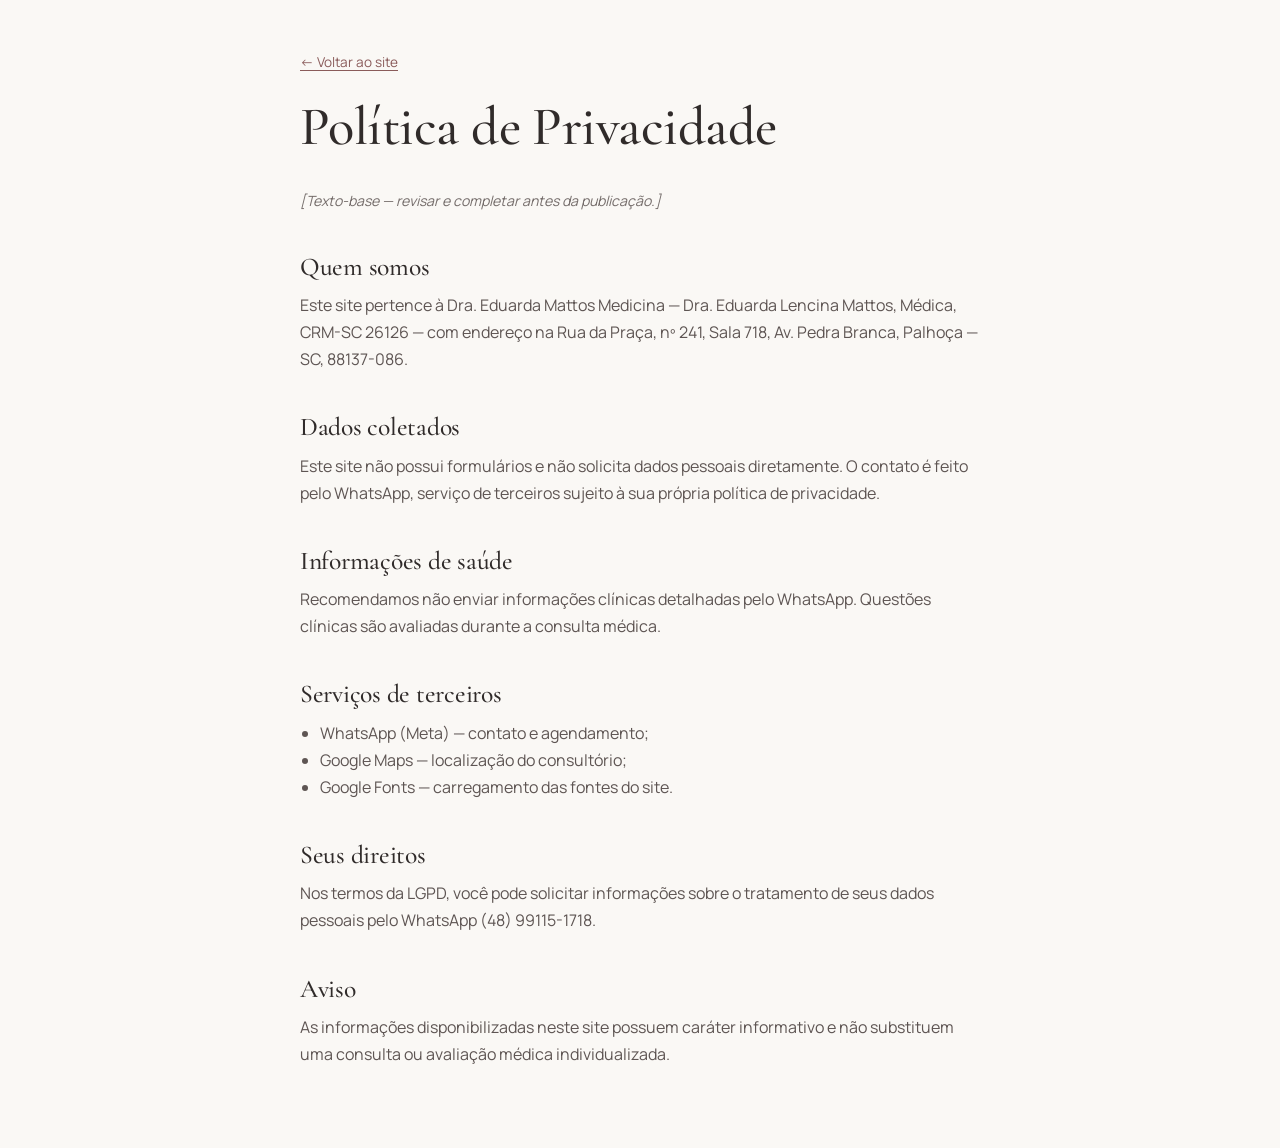
==== politica-de-privacidade.html @ 5bb87d9c "Landing page Dra. Eduarda Lencina Mattos" ====
<!doctype html>
<html lang="pt-BR">
<head>
  <meta charset="utf-8">
  <meta name="viewport" content="width=device-width, initial-scale=1, viewport-fit=cover">
  <title>Política de Privacidade | Dra. Eduarda Mattos Medicina</title>
  <meta name="robots" content="noindex, follow">
  <link rel="preconnect" href="https://fonts.googleapis.com">
  <link rel="preconnect" href="https://fonts.gstatic.com" crossorigin>
  <link rel="stylesheet" href="https://fonts.googleapis.com/css2?family=Cormorant+Garamond:ital,wght@0,500;1,500&family=Manrope:wght@400;600&display=swap">
  <link rel="stylesheet" href="css/styles.css">
  <style>
    body { padding-bottom: 0; }
    .policy { max-width: 760px; padding-block: 3rem 5rem; }
    .policy h1 { font-size: clamp(2.2rem, 1.6rem + 3vw, 3.4rem); margin: 1.5rem 0 2rem; }
    .policy h2 { font-size: 1.6rem; margin: 2.5rem 0 .75rem; }
    .policy p, .policy li { color: var(--ink-soft); }
    .policy ul { list-style: disc; padding-left: 1.25rem; }
    .policy .back { font-size: .85rem; color: var(--rose-deep); text-underline-offset: 3px; }
  </style>
</head>
<body>
  <main class="container policy">
    <a class="back" href="index.html">← Voltar ao site</a>
    <h1>Política de Privacidade</h1>

    <!-- PLACEHOLDER: texto-base. Revisar com assessoria jurídica antes de publicar (LGPD — Lei nº 13.709/2018). -->
    <p class="is-placeholder">[Texto-base — revisar e completar antes da publicação.]</p>

    <h2>Quem somos</h2>
    <p>Este site pertence à Dra. Eduarda Mattos Medicina — Dra. Eduarda Lencina Mattos, Médica, CRM-SC 26126 — com endereço na Rua da Praça, nº 241, Sala 718, Av. Pedra Branca, Palhoça — SC, 88137-086.</p>

    <h2>Dados coletados</h2>
    <p>Este site não possui formulários e não solicita dados pessoais diretamente. O contato é feito pelo WhatsApp, serviço de terceiros sujeito à sua própria política de privacidade.</p>

    <h2>Informações de saúde</h2>
    <p>Recomendamos não enviar informações clínicas detalhadas pelo WhatsApp. Questões clínicas são avaliadas durante a consulta médica.</p>

    <h2>Serviços de terceiros</h2>
    <ul>
      <li>WhatsApp (Meta) — contato e agendamento;</li>
      <li>Google Maps — localização do consultório;</li>
      <li>Google Fonts — carregamento das fontes do site.</li>
    </ul>

    <h2>Seus direitos</h2>
    <p>Nos termos da LGPD, você pode solicitar informações sobre o tratamento de seus dados pessoais pelo WhatsApp (48) 99115-1718.</p>

    <h2>Aviso</h2>
    <p>As informações disponibilizadas neste site possuem caráter informativo e não substituem uma consulta ou avaliação médica individualizada.</p>
  </main>
</body>
</html>
---- css/styles.css ----
/* =========================================================
   Dra. Eduarda Mattos Medicina — estilos (mobile-first)
   ========================================================= */

:root {
  /* Paleta */
  --bg: #FAF8F5;
  --bg-alt: #F4EEEA;
  --nude: #D8B8B5;
  --nude-soft: #EEDFDB;
  --rose: #A97978;
  --rose-deep: #8A5B5A;      /* versão acessível do rosa queimado p/ texto e botões */
  --rose-deeper: #74494A;
  --gold: #C8A97E;
  --ink: #302B2A;
  --ink-soft: #5E5553;
  --white: #FFFFFF;
  --line: rgba(48, 43, 42, .14);

  /* Tipografia */
  --font-serif: "Cormorant Garamond", "Cormorant", Georgia, "Times New Roman", serif;
  --font-sans: "Manrope", system-ui, -apple-system, "Segoe UI", Roboto, sans-serif;

  --fs-h1: clamp(2.45rem, 1.5rem + 4.2vw, 4.5rem);
  --fs-h2: clamp(2.05rem, 1.45rem + 2.5vw, 3.35rem);
  --fs-h3: clamp(1.45rem, 1.3rem + .5vw, 1.7rem);

  /* Espaçamento */
  --gutter: clamp(1.25rem, 4vw, 2.5rem);
  --section-y: clamp(4.5rem, 3rem + 7vw, 8.5rem);
  --header-h: 68px;

  --radius: 4px;
  --ease: cubic-bezier(.22, .61, .36, 1);
}

@media (min-width: 960px) {
  :root { --header-h: 84px; }
}

/* ---------- Reset leve ---------- */
*, *::before, *::after { box-sizing: border-box; }
html { -webkit-text-size-adjust: 100%; scroll-behavior: smooth; scroll-padding-top: calc(var(--header-h) + 12px); }
body {
  margin: 0;
  background: var(--bg);
  color: var(--ink);
  font-family: var(--font-sans);
  font-size: 1rem;
  line-height: 1.7;
  -webkit-font-smoothing: antialiased;
  text-rendering: optimizeLegibility;
  padding-bottom: calc(64px + env(safe-area-inset-bottom)); /* espaço da barra de WhatsApp (mobile) */
}
img { display: block; max-width: 100%; height: auto; }
[hidden] { display: none !important; }
a { color: inherit; }
ul, ol { margin: 0; padding: 0; list-style: none; }
h1, h2, h3, p, figure, blockquote, dl, dd { margin: 0; }
address { font-style: normal; }
button { font: inherit; color: inherit; }

h1, h2 {
  font-family: var(--font-serif);
  font-weight: 500;
  line-height: 1.06;
  letter-spacing: -.01em;
  text-wrap: balance;
}
h1 { font-size: var(--fs-h1); }
h2 { font-size: var(--fs-h2); }
h3 {
  font-family: var(--font-serif);
  font-weight: 600;
  font-size: var(--fs-h3);
  line-height: 1.2;
}
h1 em, h2 em { font-style: italic; color: var(--rose-deep); }
p { text-wrap: pretty; }

:focus-visible {
  outline: 2px solid var(--rose-deep);
  outline-offset: 3px;
  border-radius: 2px;
}

.skip-link {
  position: absolute; left: 1rem; top: -100px; z-index: 200;
  background: var(--ink); color: var(--white);
  padding: .75rem 1.1rem; border-radius: var(--radius);
  text-decoration: none; font-weight: 600;
}
.skip-link:focus { top: 1rem; }

.container {
  width: 100%;
  max-width: 1240px;
  margin-inline: auto;
  padding-inline: var(--gutter);
}

.icon { width: 1.15em; height: 1.15em; flex: none; }

/* ---------- Elementos editoriais ---------- */
.eyebrow {
  font-size: .75rem;
  font-weight: 600;
  letter-spacing: .2em;
  text-transform: uppercase;
  color: var(--rose-deep);
  margin-bottom: 1.1rem;
  display: flex; align-items: center; gap: .85rem;
}
.eyebrow::before {
  content: "";
  width: 28px; height: 1px;
  background: var(--gold);
}

.gold-line {
  display: block;
  width: 56px; height: 1px;
  background: var(--gold);
}
.gold-line--center { margin-inline: auto; }

.section { padding-block: var(--section-y); }
.section-head { margin-bottom: clamp(2.5rem, 2rem + 3vw, 4.5rem); max-width: 760px; }
.section-head--center { margin-inline: auto; text-align: center; }
.section-head--center .eyebrow { justify-content: center; }
.section-head--center .eyebrow::after { content: ""; width: 28px; height: 1px; background: var(--gold); }
.section-head--split { display: grid; gap: 1.25rem; max-width: none; }
.section-intro { color: var(--ink-soft); font-size: 1.05rem; max-width: 460px; }

@media (min-width: 960px) {
  .section-head--split {
    grid-template-columns: 1.15fr 1fr;
    align-items: end;
    gap: 4rem;
  }
  .section-head--split .section-intro { justify-self: end; padding-bottom: .5rem; }
}

.section-cta { margin-top: clamp(2.5rem, 2rem + 2vw, 3.5rem); }

/* ---------- Botões ---------- */
.btn {
  display: inline-flex; align-items: center; justify-content: center; gap: .65rem;
  min-height: 52px;
  padding: .9rem 1.75rem;
  border: 1px solid transparent;
  border-radius: 999px;
  font-family: var(--font-sans);
  font-size: .78rem;
  font-weight: 600;
  letter-spacing: .14em;
  line-height: 1.2;
  text-transform: uppercase;
  text-decoration: none;
  text-align: center;
  cursor: pointer;
  transition: background-color .35s var(--ease), color .35s var(--ease), border-color .35s var(--ease), transform .35s var(--ease), box-shadow .35s var(--ease);
  -webkit-tap-highlight-color: transparent;
}
.btn span[aria-hidden] { transition: transform .35s var(--ease); }
.btn:hover span[aria-hidden] { transform: translateX(4px); }

.btn--primary { background: var(--rose-deep); color: var(--white); }
.btn--primary:hover { background: var(--rose-deeper); box-shadow: 0 10px 28px -14px rgba(116, 73, 74, .7); }

.btn--outline { border-color: var(--ink); color: var(--ink); background: transparent; }
.btn--outline:hover { background: var(--ink); color: var(--bg); }

.btn--light { background: var(--bg); color: var(--ink); }
.btn--light:hover { background: var(--nude); }

.btn--sm { min-height: 44px; padding: .65rem 1.3rem; font-size: .72rem; }
.btn--lg { min-height: 58px; padding: 1rem 2.1rem; }
.btn--block { width: 100%; }

/* ---------- Fotos + placeholders ---------- */
/* Enquanto a foto real não existir, o <img> se esconde (onerror) e o placeholder aparece. */
.photo {
  position: relative;
  overflow: hidden;
  background:
    radial-gradient(120% 80% at 30% 20%, rgba(255,255,255,.55), transparent 60%),
    linear-gradient(160deg, #F1E5E1 0%, #E4CFCB 100%);
}
.photo::before {
  content: "EM";
  position: absolute; inset: 0;
  display: grid; place-items: center;
  font-family: var(--font-serif);
  font-style: italic;
  font-size: clamp(3.5rem, 8vw, 6rem);
  color: rgba(138, 91, 90, .28);
  letter-spacing: .04em;
}
.photo::after {
  content: attr(data-placeholder);
  position: absolute; left: 50%; bottom: 1.25rem;
  transform: translateX(-50%);
  white-space: nowrap;
  font-size: .66rem; font-weight: 600;
  letter-spacing: .18em; text-transform: uppercase;
  color: var(--rose-deep);
  opacity: .75;
}
.photo img {
  position: absolute; inset: 0; z-index: 1;
  width: 100%; height: 100%;
  object-fit: cover;
}

/* =========================================================
   HEADER
   ========================================================= */
.site-header {
  position: fixed; inset: 0 0 auto; z-index: 100;
  height: var(--header-h);
  background: rgba(250, 248, 245, 0);
  transition: background-color .4s var(--ease), box-shadow .4s var(--ease), backdrop-filter .4s var(--ease);
}
.site-header.is-scrolled,
.site-header.menu-open {
  background: rgba(250, 248, 245, .94);
  -webkit-backdrop-filter: saturate(1.2) blur(10px);
  backdrop-filter: saturate(1.2) blur(10px);
  box-shadow: 0 1px 0 rgba(48, 43, 42, .06), 0 10px 30px -22px rgba(48, 43, 42, .35);
}
.header-inner {
  height: 100%;
  display: flex; align-items: center; justify-content: space-between; gap: 1.5rem;
}

.logo {
  display: inline-flex; flex-direction: column;
  text-decoration: none; line-height: 1;
}
.logo-name {
  font-family: var(--font-serif);
  font-size: 1.42rem;
  font-weight: 500;
  letter-spacing: .005em;
}
.logo-tag {
  display: flex; align-items: center; gap: .5rem;
  margin-top: .35rem;
  font-size: .6rem; font-weight: 600;
  letter-spacing: .46em;
  text-transform: uppercase;
  color: var(--rose-deep);
}
.logo-tag::before { content: ""; width: 18px; height: 1px; background: var(--gold); }

.nav, .header-cta { display: none; }

.menu-toggle {
  position: relative;
  width: 48px; height: 48px;
  margin-right: -10px;
  background: none; border: 0; cursor: pointer;
  -webkit-tap-highlight-color: transparent;
}
.menu-toggle span {
  position: absolute; left: 13px; right: 13px; height: 1.5px;
  background: var(--ink); border-radius: 2px;
  transition: transform .35s var(--ease), top .35s var(--ease);
}
.menu-toggle span:first-child { top: 19px; }
.menu-toggle span:last-child { top: 28px; }
.menu-toggle[aria-expanded="true"] span:first-child { top: 23.5px; transform: rotate(45deg); }
.menu-toggle[aria-expanded="true"] span:last-child { top: 23.5px; transform: rotate(-45deg); }

.mobile-menu {
  position: fixed; inset: var(--header-h) 0 0; z-index: 95; /* acima da barra de WhatsApp */
  background: var(--bg);
  padding: 2rem var(--gutter) calc(2rem + env(safe-area-inset-bottom));
  display: flex; flex-direction: column;
  overflow-y: auto;
  opacity: 0; transform: translateY(-8px);
  transition: opacity .35s var(--ease), transform .35s var(--ease);
}
.mobile-menu.is-open { opacity: 1; transform: none; }
.mobile-menu[hidden] { display: none; }
.mobile-menu ul { margin-bottom: 2rem; }
.mobile-menu li { border-bottom: 1px solid var(--line); }
.mobile-menu li a {
  display: block;
  padding: 1.05rem 0;
  font-family: var(--font-serif);
  font-size: 1.9rem;
  line-height: 1.1;
  text-decoration: none;
}
.mobile-menu-meta {
  margin-top: auto; padding-top: 2rem;
  font-size: .82rem; color: var(--ink-soft); text-align: center;
}
body.no-scroll { overflow: hidden; }

@media (min-width: 960px) {
  .nav, .header-cta { display: inline-flex; }
  .menu-toggle, .mobile-menu { display: none !important; }
  .logo-name { font-size: 1.6rem; }
  .nav-list { display: flex; gap: clamp(1.5rem, 2.6vw, 2.6rem); }
  .nav-list a {
    position: relative;
    font-size: .86rem; font-weight: 500;
    text-decoration: none;
    padding-block: .5rem;
  }
  .nav-list a::after {
    content: "";
    position: absolute; left: 0; right: 0; bottom: 0; height: 1px;
    background: var(--gold);
    transform: scaleX(0); transform-origin: left;
    transition: transform .4s var(--ease);
  }
  .nav-list a:hover::after, .nav-list a.is-active::after { transform: scaleX(1); }
}

/* =========================================================
   HERO
   ========================================================= */
.hero {
  position: relative;
  padding-top: calc(var(--header-h) + clamp(2rem, 5vw, 3.5rem));
  padding-bottom: clamp(3.5rem, 7vw, 6rem);
  overflow: hidden;
}
.hero::before { /* forma nude suave de fundo */
  content: "";
  position: absolute; z-index: -1;
  right: -30%; top: 42%;
  width: 120vw; height: 120vw;
  border-radius: 50%;
  background: radial-gradient(closest-side, rgba(216, 184, 181, .38), rgba(216, 184, 181, 0));
}
.hero-grid { display: grid; gap: 3rem; }

.hero-kicker { display: flex; flex-direction: column; gap: .3rem; margin-bottom: 1.25rem; }
.kicker-name {
  font-size: .76rem; font-weight: 600;
  letter-spacing: .22em; text-transform: uppercase;
}
.kicker-meta { font-size: .86rem; color: var(--ink-soft); }
.hero .gold-line { margin-bottom: 1.75rem; }
.hero h1 { margin-bottom: 1.5rem; }
.hero-lead {
  font-size: clamp(1.05rem, 1rem + .3vw, 1.2rem);
  color: var(--ink-soft);
  max-width: 520px;
  margin-bottom: 2.25rem;
}
.hero-actions { display: flex; flex-direction: column; align-items: flex-start; gap: .9rem; }
.hero-note {
  font-size: .8rem; color: var(--ink-soft);
  display: flex; align-items: center; gap: .55rem;
}
.hero-note::before { content: ""; width: 6px; height: 6px; border-radius: 50%; background: var(--gold); }

.hero-media { position: relative; max-width: 460px; width: 88%; margin-inline: auto; }
.photo--arch { aspect-ratio: 4 / 5; border-radius: 999px 999px var(--radius) var(--radius); }
.hero-frame {
  position: absolute; inset: 18px -18px -18px 18px;
  border: 1px solid var(--gold);
  border-radius: 999px 999px var(--radius) var(--radius);
  opacity: .7;
}

@media (max-width: 559px) {
  .hero-actions .btn { width: 100%; }
  .hero-actions { align-items: stretch; }
  .hero-note { justify-content: center; }
}

@media (min-width: 960px) {
  .hero {
    min-height: min(100svh, 940px);
    display: flex; align-items: center;
    padding-bottom: 5rem;
  }
  .hero::before { right: -18%; top: -10%; width: 62vw; height: 62vw; }
  .hero-grid { grid-template-columns: 55fr 45fr; align-items: center; gap: clamp(3rem, 5vw, 5.5rem); }
  .hero-media { width: 100%; margin-right: 18px; }
  .hero h1 { max-width: 640px; }
}

/* =========================================================
   SOBRE
   ========================================================= */
.about { background: var(--white); }
.about-grid { display: grid; gap: 3.5rem; }
.about-media { position: relative; max-width: 480px; }
.photo--portrait { aspect-ratio: 4 / 5; border-radius: var(--radius); }
.about-media::before { /* bloco nude deslocado */
  content: "";
  position: absolute; z-index: 0;
  left: -14px; top: -14px;
  width: 58%; height: 62%;
  background: var(--nude-soft);
}
.about-media .photo { z-index: 1; }
.about-badge {
  position: relative; z-index: 2;
  margin: -2.5rem 1.25rem 0 auto;
  width: fit-content; max-width: 88%;
  background: var(--bg);
  padding: 1.1rem 1.4rem;
  border-left: 1px solid var(--gold);
  box-shadow: 0 18px 40px -28px rgba(48, 43, 42, .45);
  display: flex; flex-direction: column;
}
.about-badge-name { font-family: var(--font-serif); font-size: 1.25rem; font-weight: 600; line-height: 1.2; }
.about-badge-meta { font-size: .8rem; color: var(--ink-soft); }

.about-content h2 { margin-bottom: 1.75rem; }
.prose p { color: var(--ink-soft); }
.prose p + p { margin-top: 1.1rem; }
.pull-quote {
  margin: 2rem 0 2.25rem;
  padding-left: 1.25rem;
  border-left: 1px solid var(--gold);
  font-family: var(--font-serif);
  font-style: italic;
  font-size: clamp(1.4rem, 1.2rem + .8vw, 1.75rem);
  line-height: 1.3;
  color: var(--ink);
}

@media (min-width: 960px) {
  .about-grid { grid-template-columns: 5fr 6fr; gap: clamp(4rem, 7vw, 7rem); align-items: center; }
  .about-media::before { left: -28px; top: -28px; }
}

/* =========================================================
   ATENDIMENTO
   ========================================================= */
.services-list { display: grid; gap: 0; counter-reset: s; }
.service {
  position: relative;
  padding: 1.75rem 0 1.9rem;
  border-top: 1px solid var(--line);
  display: grid;
  grid-template-columns: 2.6rem 1fr;
  column-gap: 1rem;
}
.service:last-child { border-bottom: 1px solid var(--line); }
.service-num {
  grid-row: span 2;
  padding-top: .45rem;
  font-size: .74rem; font-weight: 600;
  letter-spacing: .12em;
  color: var(--rose-deep);
}
.service h3 { margin-bottom: .5rem; }
.service p { color: var(--ink-soft); font-size: .96rem; }
.service::before { /* linha champagne que cresce no hover */
  content: "";
  position: absolute; left: 0; top: -1px;
  width: 100%; height: 1px;
  background: var(--gold);
  transform: scaleX(0); transform-origin: left;
  transition: transform .6s var(--ease);
}
.service:hover::before { transform: scaleX(1); }

@media (min-width: 720px) {
  .services-list { grid-template-columns: repeat(2, 1fr); column-gap: 3rem; }
  .service:nth-last-child(2) { border-bottom: 1px solid var(--line); }
}
@media (min-width: 1080px) {
  .services-list { grid-template-columns: repeat(3, 1fr); column-gap: 3.5rem; }
  .service { grid-template-columns: 1fr; padding: 2.25rem 0 2.5rem; }
  .service-num { grid-row: auto; padding-top: 0; margin-bottom: 1.5rem; }
  .service:nth-last-child(3) { border-bottom: 1px solid var(--line); }
}

/* =========================================================
   DIFERENCIAIS
   ========================================================= */
.values { background: var(--nude); }
.values .eyebrow, .values h2 em { color: var(--rose-deeper); }
.values .eyebrow::before { background: var(--ink); opacity: .5; }
.values-list { display: grid; }
.value {
  display: grid;
  grid-template-columns: auto 1fr;
  gap: 1.25rem;
  padding: 2rem 0;
  border-top: 1px solid rgba(48, 43, 42, .22);
}
.value:last-child { border-bottom: 1px solid rgba(48, 43, 42, .22); }
.value-num {
  font-family: var(--font-serif);
  font-size: clamp(3.2rem, 2.5rem + 3vw, 5.5rem);
  font-weight: 400;
  line-height: .85;
  color: var(--rose-deeper);
  min-width: 2ch;
}
.value h3 { font-size: clamp(1.6rem, 1.4rem + .7vw, 2rem); margin-bottom: .55rem; }
.value p { color: #3F3837; max-width: 440px; }

@media (min-width: 860px) {
  .values-list { grid-template-columns: 1fr 1fr; column-gap: clamp(3rem, 6vw, 6rem); }
  .value { padding: 2.75rem 0; gap: 2rem; }
  .value:nth-last-child(2) { border-bottom: 1px solid rgba(48, 43, 42, .22); }
}

/* =========================================================
   COMO FUNCIONA — timeline
   ========================================================= */
.steps { background: var(--bg); }
.timeline { position: relative; display: grid; gap: 2.5rem; padding-left: 2.25rem; }
.timeline::before {
  content: "";
  position: absolute; left: 6px; top: 8px; bottom: 8px;
  width: 1px; background: var(--gold); opacity: .7;
}
.step { position: relative; }
.step-dot {
  position: absolute; left: calc(-2.25rem + 1px); top: .35rem;
  width: 11px; height: 11px; border-radius: 50%;
  background: var(--bg);
  border: 1px solid var(--rose-deep);
}
.step-dot::after {
  content: ""; position: absolute; inset: 2.5px; border-radius: 50%;
  background: var(--rose-deep);
}
.step-num {
  display: block;
  font-size: .72rem; font-weight: 600; letter-spacing: .18em;
  color: var(--rose-deep);
  margin-bottom: .4rem;
}
.step h3 { margin-bottom: .45rem; }
.step p { color: var(--ink-soft); font-size: .96rem; max-width: 420px; }

@media (min-width: 900px) {
  .timeline { grid-template-columns: repeat(4, 1fr); gap: 2.5rem; padding-left: 0; padding-top: 2.75rem; }
  .timeline::before { left: 0; right: 0; top: 5px; bottom: auto; width: auto; height: 1px; }
  .step-dot { left: 0; top: -2.75rem; }
}

/* =========================================================
   CTA INTERMEDIÁRIO
   ========================================================= */
.cta-band {
  padding-block: clamp(4rem, 3rem + 5vw, 7rem);
  background: var(--bg-alt);
  text-align: center;
}
.cta-band-inner { max-width: 760px; }
.cta-band h2 { margin: 1.75rem 0 1rem; }
.cta-band p { color: var(--ink-soft); margin-bottom: 2.25rem; }

/* =========================================================
   FORMAÇÃO
   ========================================================= */
.education-grid { display: grid; gap: 3rem; }
.education-head h2 { margin-bottom: 2rem; }
.id-card {
  padding: 1.5rem 1.75rem;
  background: var(--white);
  border-top: 1px solid var(--gold);
}
.id-card-name { font-family: var(--font-serif); font-size: 1.55rem; font-weight: 600; line-height: 1.2; margin-bottom: .35rem; }
.id-card-meta { font-size: .9rem; color: var(--ink-soft); }

.timeline-list { border-top: 1px solid var(--line); }
.tl-item {
  display: grid; gap: .25rem;
  padding: 1.25rem 0;
  border-bottom: 1px solid var(--line);
}
.tl-item dt {
  font-size: .74rem; font-weight: 600;
  letter-spacing: .16em; text-transform: uppercase;
  color: var(--rose-deep);
}
.tl-item dd { font-family: var(--font-serif); font-size: 1.25rem; line-height: 1.35; }

/* Placeholder claramente identificado — remover a classe ao inserir dados reais */
.is-placeholder dd,
p.is-placeholder {
  font-family: var(--font-sans);
  font-size: .88rem;
  font-style: italic;
  color: var(--ink-soft);
  opacity: .85;
}

@media (min-width: 960px) {
  .education-grid { grid-template-columns: 5fr 7fr; gap: clamp(4rem, 7vw, 7rem); align-items: start; }
  .education-head { position: sticky; top: calc(var(--header-h) + 2rem); }
  .tl-item { grid-template-columns: 220px 1fr; gap: 2rem; align-items: baseline; padding: 1.4rem 0; }
}

/* =========================================================
   DEPOIMENTOS
   ========================================================= */
.testimonials { background: var(--white); }
.rating {
  margin-top: 1.5rem;
  display: inline-flex; flex-wrap: wrap; align-items: center; justify-content: center; gap: .6rem;
  font-size: .86rem; color: var(--ink-soft);
}
.rating strong { color: var(--ink); font-weight: 600; }
.rating-stars { display: inline-flex; gap: 2px; color: var(--gold); }
.rating-stars svg { width: 13px; height: 13px; }

.testimonial-list { display: grid; gap: 2rem; max-width: 860px; margin-inline: auto; }
.testimonial { position: relative; text-align: center; padding-top: 2.5rem; }
.testimonial-mark {
  position: absolute; left: 50%; top: -1.25rem;
  transform: translateX(-50%);
  font-family: var(--font-serif);
  font-size: 7rem; line-height: 1;
  color: var(--nude);
}
.testimonial blockquote p {
  position: relative;
  font-family: var(--font-serif);
  font-style: italic;
  font-size: clamp(1.75rem, 1.3rem + 2vw, 2.7rem);
  line-height: 1.25;
}
.testimonial figcaption {
  margin-top: 1.75rem;
  display: flex; flex-direction: column; gap: .2rem; align-items: center;
}
.testimonial-author { font-weight: 600; font-size: .92rem; }
.testimonial-source { font-size: .76rem; letter-spacing: .08em; color: var(--ink-soft); }

/* =========================================================
   CONSULTÓRIO
   ========================================================= */
.gallery {
  display: grid;
  grid-template-columns: 1fr 1fr;
  gap: .75rem;
}
.gallery .photo { border-radius: var(--radius); }
.gallery-main { grid-column: 1 / -1; aspect-ratio: 4 / 3; }
.gallery-side { aspect-ratio: 1 / 1; }
.gallery-side::before { font-size: 2.5rem; }
.gallery-side::after { white-space: normal; text-align: center; width: 90%; font-size: .58rem; bottom: .9rem; }

@media (min-width: 860px) {
  .gallery {
    grid-template-columns: 2fr 1fr;
    grid-template-rows: 1fr 1fr;
    gap: 1rem;
    height: clamp(460px, 42vw, 620px);
  }
  .gallery-main { grid-column: 1; grid-row: 1 / span 2; aspect-ratio: auto; }
  .gallery-side { aspect-ratio: auto; }
}

/* =========================================================
   CONTATO / HORÁRIOS
   ========================================================= */
.contact { background: var(--bg-alt); }
.contact-grid { display: grid; gap: 3rem; }
.contact-info h2 { margin-bottom: 2rem; font-size: clamp(1.9rem, 1.4rem + 2vw, 2.8rem); }
.info-list { display: grid; gap: 1.25rem; margin-bottom: 2.25rem; }
.info-list li { display: flex; gap: 1rem; align-items: flex-start; }
.info-list .icon { color: var(--rose-deep); margin-top: .3rem; width: 1.3rem; height: 1.3rem; }
.info-list a { text-decoration: none; border-bottom: 1px solid var(--gold); }
.info-list a:hover { color: var(--rose-deep); }

.hours-card {
  background: var(--white);
  padding: clamp(1.75rem, 1.25rem + 2vw, 2.75rem);
  border-top: 1px solid var(--gold);
}
.hours-title {
  display: flex; align-items: center; gap: .7rem;
  margin-bottom: 1.5rem;
  font-size: clamp(1.55rem, 1.35rem + .7vw, 1.9rem);
  font-weight: 500;
}
.hours-title .icon { color: var(--rose-deep); width: 1.1rem; height: 1.1rem; }
.hours { margin-bottom: 2rem; }
.hours li {
  display: flex; justify-content: space-between; gap: 1rem;
  padding: .8rem .75rem;
  margin-inline: -.75rem;
  border-bottom: 1px solid var(--line);
  font-size: .94rem;
  border-radius: 2px;
}
.hours li:nth-child(5) { border-bottom-color: rgba(48, 43, 42, .28); }
.hours li span:last-child { font-variant-numeric: tabular-nums; }
.hours li.is-closed { color: var(--ink-soft); }
.hours li.is-today { background: var(--nude-soft); border-bottom-color: transparent; font-weight: 600; }
.hours li.is-today span:first-child::after {
  content: "Hoje";
  margin-left: .6rem;
  font-size: .62rem; font-weight: 600; letter-spacing: .14em; text-transform: uppercase;
  color: var(--rose-deep);
}

@media (min-width: 960px) {
  .contact-grid { grid-template-columns: 1fr 1fr; gap: clamp(4rem, 7vw, 7rem); align-items: center; }
}

/* =========================================================
   FAQ
   ========================================================= */
.faq-grid { display: grid; gap: 2.5rem; }
.faq-aside { color: var(--ink-soft); font-size: .95rem; margin-top: 1.25rem; max-width: 320px; }
.faq-aside a { color: var(--rose-deep); text-underline-offset: 3px; text-decoration-color: var(--gold); }

.accordion { border-top: 1px solid var(--line); }
.acc-item { border-bottom: 1px solid var(--line); }
.acc-item h3 { font-family: var(--font-sans); font-size: 1rem; font-weight: 600; line-height: 1.45; }
.acc-trigger {
  width: 100%;
  min-height: 64px;
  display: flex; align-items: center; justify-content: space-between; gap: 1.25rem;
  padding: 1.15rem 0;
  background: none; border: 0;
  text-align: left; cursor: pointer;
  font-weight: 600;
  transition: color .3s var(--ease);
}
.acc-trigger:hover { color: var(--rose-deep); }
.acc-icon { position: relative; flex: none; width: 14px; height: 14px; }
.acc-icon::before, .acc-icon::after {
  content: ""; position: absolute; left: 0; right: 0; top: 50%;
  height: 1.5px; margin-top: -.75px;
  background: currentColor;
  transition: transform .4s var(--ease), opacity .4s var(--ease);
}
.acc-icon::after { transform: rotate(90deg); }
.acc-trigger[aria-expanded="true"] .acc-icon::after { transform: rotate(0); opacity: 0; }

.acc-panel {
  display: grid;
  grid-template-rows: 0fr;
  transition: grid-template-rows .45s var(--ease);
}
.acc-panel > div { overflow: hidden; }
.acc-panel p { padding: 0 2.5rem 1.4rem 0; color: var(--ink-soft); }
.acc-item.is-open .acc-panel { grid-template-rows: 1fr; }
html:not(.js) .acc-panel { grid-template-rows: 1fr; } /* sem JS: tudo aberto */

@media (min-width: 960px) {
  .faq-grid { grid-template-columns: 4fr 7fr; gap: clamp(4rem, 7vw, 7rem); align-items: start; }
  .faq-head { position: sticky; top: calc(var(--header-h) + 2rem); }
  .acc-item h3 { font-size: 1.05rem; }
}

/* =========================================================
   CTA FINAL
   ========================================================= */
.final-cta {
  position: relative;
  overflow: hidden;
  background: var(--ink);
  color: var(--bg);
  padding-block: clamp(5rem, 4rem + 6vw, 9rem);
  text-align: center;
}
.final-cta::before {
  content: "";
  position: absolute; left: 50%; top: 100%;
  width: 140vw; max-width: 1400px; aspect-ratio: 1;
  transform: translate(-50%, -30%);
  border-radius: 50%;
  background: radial-gradient(closest-side, rgba(169, 121, 120, .35), rgba(169, 121, 120, 0));
  pointer-events: none;
}
.final-cta-inner { position: relative; max-width: 820px; }
.final-cta h2 { margin: 1.75rem 0 1.25rem; color: var(--bg); }
.final-cta h2 em { color: var(--nude); }
.final-cta p { color: rgba(250, 248, 245, .78); max-width: 520px; margin-inline: auto; margin-bottom: 2.5rem; }
.final-cta .final-note { margin: 1.25rem auto 0; font-size: .8rem; letter-spacing: .06em; color: rgba(250, 248, 245, .7); }

/* =========================================================
   FOOTER
   ========================================================= */
.site-footer {
  background: #F1EAE6;
  padding-top: clamp(3.5rem, 3rem + 3vw, 5.5rem);
  font-size: .92rem;
  color: var(--ink-soft);
}
.footer-grid { display: grid; gap: 2.5rem; padding-bottom: 3rem; }
.logo--footer { color: var(--ink); margin-bottom: 1.25rem; }
.footer-title {
  font-family: var(--font-sans);
  font-size: .7rem; font-weight: 600;
  letter-spacing: .2em; text-transform: uppercase;
  color: var(--rose-deep);
  margin-bottom: 1rem;
}
.footer-col p + p { margin-top: .75rem; }
.footer-col a, .footer-links a { text-decoration: none; transition: color .3s var(--ease); }
.footer-col a:hover { color: var(--rose-deep); }
.footer-links { display: grid; grid-template-columns: 1fr 1fr; gap: .15rem 1.5rem; }
.footer-links a { display: inline-block; padding: .35rem 0; }

.footer-bottom {
  border-top: 1px solid var(--line);
  padding-block: 1.75rem 2rem;
  display: grid; gap: 1rem;
  font-size: .8rem;
}
.footer-legal { max-width: 640px; }
.footer-meta { display: flex; flex-wrap: wrap; gap: .5rem 1.5rem; justify-content: space-between; }
.footer-meta a { text-underline-offset: 3px; text-decoration-color: var(--gold); }

@media (min-width: 720px) {
  .footer-grid { grid-template-columns: 1.4fr 1fr 1fr 1.1fr; gap: 3rem; }
  .footer-bottom { grid-template-columns: 1fr auto; align-items: end; }
}

/* =========================================================
   WHATSAPP — flutuante (desktop) / barra fixa (mobile)
   ========================================================= */
.wa-bar {
  position: fixed; left: 0; right: 0; bottom: 0; z-index: 90;
  display: flex; align-items: center; justify-content: center; gap: .65rem;
  min-height: calc(64px + env(safe-area-inset-bottom));
  padding: 0 1rem env(safe-area-inset-bottom);
  background: var(--rose-deep);
  color: var(--white);
  font-size: .82rem; font-weight: 600;
  letter-spacing: .14em; text-transform: uppercase;
  text-decoration: none;
  box-shadow: 0 -8px 24px -16px rgba(48, 43, 42, .5);
  -webkit-tap-highlight-color: transparent;
}
.wa-bar:active { background: var(--rose-deeper); }
.wa-bar .icon { width: 1.35rem; height: 1.35rem; }
.wa-bar:focus-visible { outline-color: var(--ink); outline-offset: -4px; }

.wa-float { display: none; }

@media (min-width: 960px) {
  body { padding-bottom: 0; }
  .wa-bar { display: none; }

  .wa-float {
    position: fixed; right: 28px; bottom: 28px; z-index: 90;
    display: flex; align-items: center;
    text-decoration: none;
  }
  .wa-float-icon {
    display: grid; place-items: center;
    width: 60px; height: 60px; border-radius: 50%;
    background: var(--rose-deep);
    color: var(--white);
    box-shadow: 0 14px 34px -14px rgba(116, 73, 74, .8);
    transition: background-color .35s var(--ease), transform .35s var(--ease);
  }
  .wa-float-icon svg { width: 27px; height: 27px; }
  .wa-float-label {
    margin-right: .75rem;
    padding: .7rem 1.1rem;
    background: var(--white);
    border-radius: 999px;
    box-shadow: 0 10px 30px -16px rgba(48, 43, 42, .45);
    font-size: .72rem; font-weight: 600; letter-spacing: .12em; text-transform: uppercase;
    white-space: nowrap;
    opacity: 0; transform: translateX(8px);
    pointer-events: none;
    transition: opacity .35s var(--ease), transform .35s var(--ease);
  }
  .wa-float:hover .wa-float-icon, .wa-float:focus-visible .wa-float-icon { background: var(--rose-deeper); transform: translateY(-2px); }
  .wa-float:hover .wa-float-label, .wa-float:focus-visible .wa-float-label { opacity: 1; transform: none; }
  .wa-float:focus-visible { outline: none; }
  .wa-float:focus-visible .wa-float-icon { outline: 2px solid var(--ink); outline-offset: 3px; }
}

/* =========================================================
   ANIMAÇÕES — reveal sutil
   ========================================================= */
.js .reveal {
  opacity: 0;
  transform: translateY(18px);
  transition: opacity .9s var(--ease), transform .9s var(--ease);
  transition-delay: var(--d, 0s);
}
.js .reveal.is-visible { opacity: 1; transform: none; }

@media (prefers-reduced-motion: reduce) {
  html { scroll-behavior: auto; }
  *, *::before, *::after { transition-duration: .01ms !important; animation-duration: .01ms !important; }
  .js .reveal { opacity: 1; transform: none; }
}
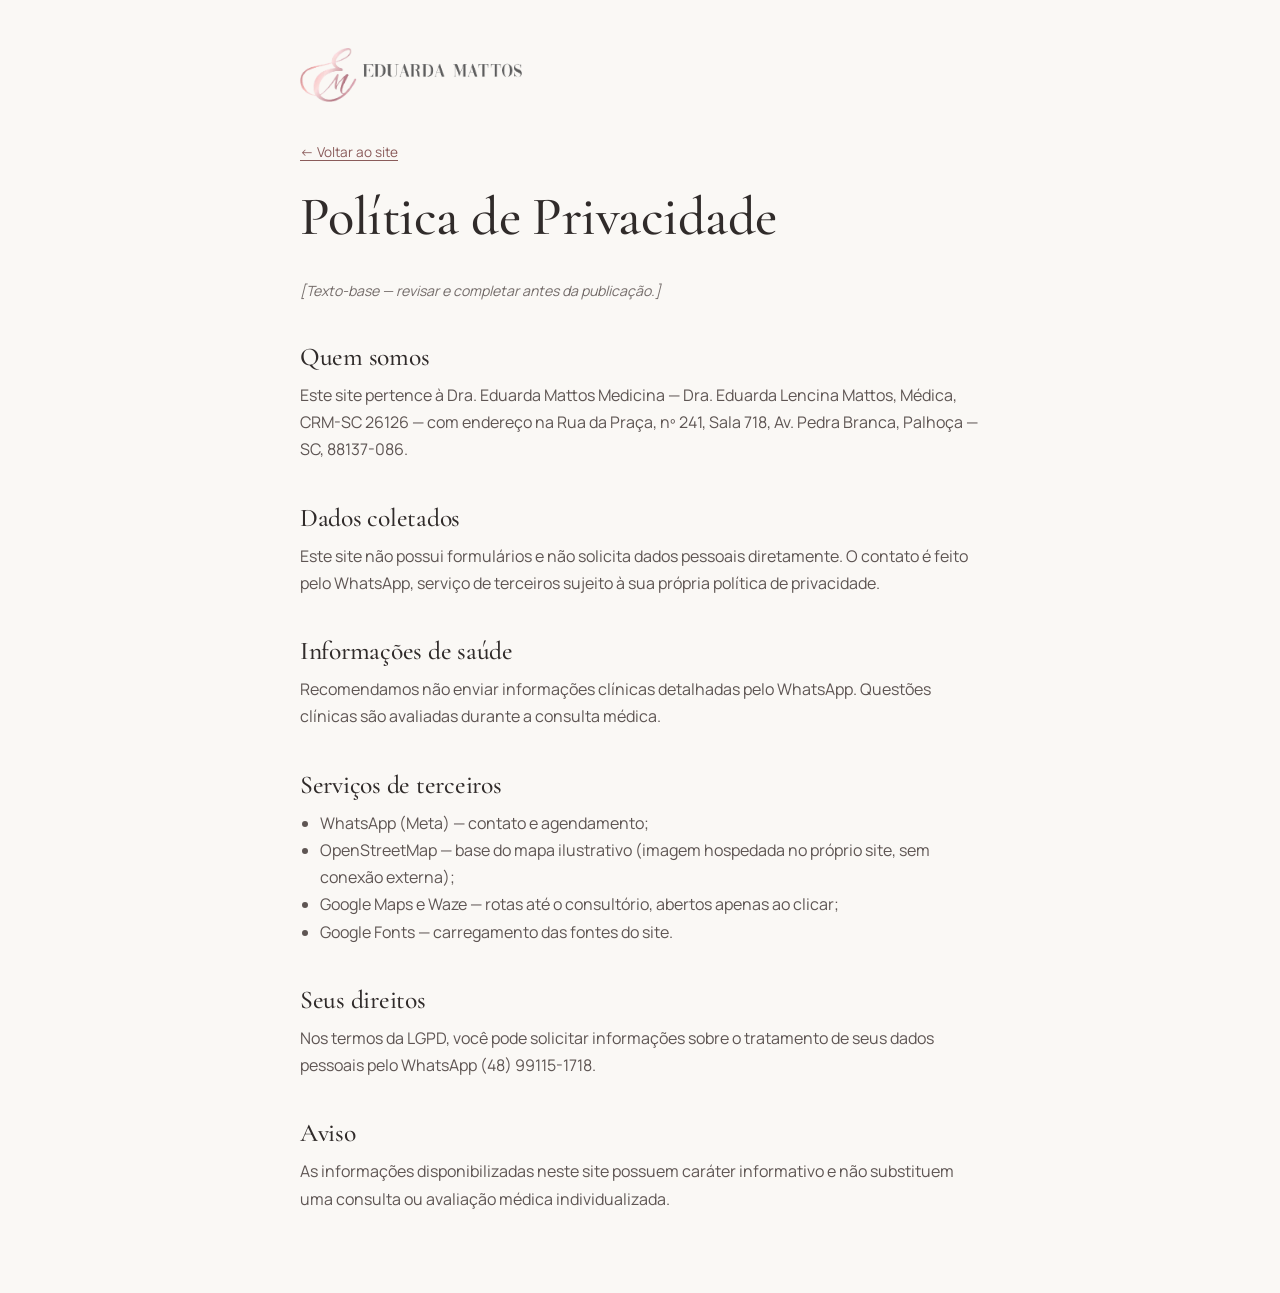
==== commit c69d031d: "Adiciona fotos, logo, favicon e mapa estilizado do consultório - Fotos reais da Dra. Eduarda e do co" ====
--- a/politica-de-privacidade.html
+++ b/politica-de-privacidade.html
@@ -5,6 +5,8 @@
   <meta name="viewport" content="width=device-width, initial-scale=1, viewport-fit=cover">
   <title>Política de Privacidade | Dra. Eduarda Mattos Medicina</title>
   <meta name="robots" content="noindex, follow">
+  <link rel="icon" type="image/png" href="assets/img/favicon.png">
+  <link rel="apple-touch-icon" href="assets/img/apple-touch-icon.png">
   <link rel="preconnect" href="https://fonts.googleapis.com">
   <link rel="preconnect" href="https://fonts.gstatic.com" crossorigin>
   <link rel="stylesheet" href="https://fonts.googleapis.com/css2?family=Cormorant+Garamond:ital,wght@0,500;1,500&family=Manrope:wght@400;600&display=swap">
@@ -21,7 +23,8 @@
 </head>
 <body>
   <main class="container policy">
-    <a class="back" href="index.html">← Voltar ao site</a>
+    <a class="logo" href="index.html" aria-label="Dra. Eduarda Mattos Medicina — início"><img class="logo-img" src="assets/img/logo.webp" alt="" width="554" height="135"></a>
+    <p style="margin-top:1.75rem"><a class="back" href="index.html">← Voltar ao site</a></p>
     <h1>Política de Privacidade</h1>
 
     <!-- PLACEHOLDER: texto-base. Revisar com assessoria jurídica antes de publicar (LGPD — Lei nº 13.709/2018). -->
@@ -39,7 +42,8 @@
     <h2>Serviços de terceiros</h2>
     <ul>
       <li>WhatsApp (Meta) — contato e agendamento;</li>
-      <li>Google Maps — localização do consultório;</li>
+      <li>OpenStreetMap — base do mapa ilustrativo (imagem hospedada no próprio site, sem conexão externa);</li>
+      <li>Google Maps e Waze — rotas até o consultório, abertos apenas ao clicar;</li>
       <li>Google Fonts — carregamento das fontes do site.</li>
     </ul>
 
--- a/css/styles.css
+++ b/css/styles.css
@@ -212,6 +212,11 @@
   width: 100%; height: 100%;
   object-fit: cover;
 }
+/* Foto carregada: some o "EM" e a legenda do placeholder (importante no recorte com fundo transparente) */
+.photo:has(img:not([hidden]))::before,
+.photo:has(img:not([hidden]))::after { content: none; }
+/* Recorte PNG/WebP sem fundo: fica sobre o gradiente nude, ancorado no rosto */
+.photo--cutout img { object-position: 50% 0; }
 
 /* =========================================================
    HEADER
@@ -238,21 +243,8 @@
   display: inline-flex; flex-direction: column;
   text-decoration: none; line-height: 1;
 }
-.logo-name {
-  font-family: var(--font-serif);
-  font-size: 1.42rem;
-  font-weight: 500;
-  letter-spacing: .005em;
-}
-.logo-tag {
-  display: flex; align-items: center; gap: .5rem;
-  margin-top: .35rem;
-  font-size: .6rem; font-weight: 600;
-  letter-spacing: .46em;
-  text-transform: uppercase;
-  color: var(--rose-deep);
-}
-.logo-tag::before { content: ""; width: 18px; height: 1px; background: var(--gold); }
+.logo-img { height: 44px; width: auto; }
+@media (min-width: 960px) { .logo-img { height: 54px; } }
 
 .nav, .header-cta { display: none; }
 
@@ -303,7 +295,6 @@
 @media (min-width: 960px) {
   .nav, .header-cta { display: inline-flex; }
   .menu-toggle, .mobile-menu { display: none !important; }
-  .logo-name { font-size: 1.6rem; }
   .nav-list { display: flex; gap: clamp(1.5rem, 2.6vw, 2.6rem); }
   .nav-list a {
     position: relative;
@@ -403,6 +394,7 @@
   background: var(--nude-soft);
 }
 .about-media .photo { z-index: 1; }
+.about-media .photo img { object-position: 50% 30%; }
 .about-badge {
   position: relative; z-index: 2;
   margin: -2.5rem 1.25rem 0 auto;
@@ -649,6 +641,10 @@
 .gallery-side { aspect-ratio: 1 / 1; }
 .gallery-side::before { font-size: 2.5rem; }
 .gallery-side::after { white-space: normal; text-align: center; width: 90%; font-size: .58rem; bottom: .9rem; }
+/* Fotos verticais em molduras horizontais/quadradas: pontos focais */
+.gallery-main img { object-position: 50% 12%; }      /* letreiro + mesa */
+.gallery-espera img { object-position: 50% 60%; }    /* poltronas + café */
+.gallery-recepcao img { object-position: 50% 38%; }  /* logotipo + balcão */
 
 @media (min-width: 860px) {
   .gallery {
@@ -705,8 +701,106 @@
   color: var(--rose-deep);
 }
 
+/* ---------- Mapa estático (arte gerada a partir do OpenStreetMap, em assets/img) ---------- */
+/* A imagem tem 1800×800 e o consultório fica exatamente no centro (900, 400).
+   Ela é exibida em tamanho natural: --pin-dx desloca o ponto (e o mapa junto) na horizontal. */
+.map { position: relative; --pin-dx: 0px; }
+.map-canvas {
+  position: relative;
+  height: 340px;
+  border-radius: var(--radius);
+  overflow: hidden;
+  background: #EDE4DE url("../assets/img/mapa-consultorio.webp") no-repeat;
+  background-size: 1800px 800px;
+  background-position: calc(50% + var(--pin-dx)) 50%;
+  box-shadow: 0 30px 60px -40px rgba(116, 73, 74, .45);
+}
+/* véu suave nas bordas para o mapa “respirar” no fundo da seção */
+.map-canvas::after {
+  content: ""; position: absolute; inset: 0; pointer-events: none;
+  box-shadow: inset 0 0 0 1px var(--line), inset 0 0 90px 12px rgba(244, 238, 234, .6);
+  border-radius: inherit;
+}
+
+/* pin com o monograma: a ponta da gota fica sobre o endereço */
+.map-pin {
+  position: absolute; z-index: 1;
+  left: calc(50% + var(--pin-dx)); top: 50%;
+  margin: -65px 0 0 -27px; /* ponta de um quadrado de 54px girado -45° */
+  display: grid; place-items: center;
+  width: 54px; height: 54px;
+  border-radius: 50% 50% 50% 4px;
+  transform: rotate(-45deg);
+  background: var(--rose-deep);
+  box-shadow: 0 12px 24px -8px rgba(116, 73, 74, .7), 0 0 0 4px var(--white);
+}
+.map-pin span {
+  transform: rotate(45deg);
+  font-family: var(--font-serif); font-style: italic; font-size: 1.25rem;
+  color: var(--white); letter-spacing: .02em;
+}
+.map-pin::before { /* pulso */
+  content: ""; position: absolute; inset: -4px;
+  border-radius: inherit;
+  border: 1px solid var(--rose-deep);
+  animation: map-pulse 2.4s var(--ease) infinite;
+}
+@keyframes map-pulse {
+  0% { transform: scale(1); opacity: .7; }
+  100% { transform: scale(1.9); opacity: 0; }
+}
+@media (prefers-reduced-motion: reduce) { .map-pin::before { animation: none; opacity: 0; } }
+
+/* crédito obrigatório do OpenStreetMap (ODbL) */
+.map-credit {
+  position: absolute; z-index: 1; left: 0; top: 0;
+  padding: 2px 10px;
+  background: rgba(250, 248, 245, .85);
+  border-radius: 0 0 999px 0;
+  font-size: .62rem; color: var(--ink-soft); text-decoration: none;
+}
+.map-credit:hover { color: var(--rose-deep); }
+
+/* cartão flutuante */
+.map-card {
+  position: relative; z-index: 2;
+  margin: -3rem 1rem 0;
+  padding: 1.6rem 1.5rem 1.5rem;
+  background: rgba(255, 255, 255, .9);
+  -webkit-backdrop-filter: blur(14px) saturate(1.2);
+  backdrop-filter: blur(14px) saturate(1.2);
+  border-top: 1px solid var(--gold);
+  border-radius: var(--radius);
+  box-shadow: 0 24px 50px -28px rgba(48, 43, 42, .45);
+}
+.map-card-eyebrow {
+  font-size: .66rem; font-weight: 600; letter-spacing: .2em; text-transform: uppercase;
+  color: var(--rose-deep); margin-bottom: .55rem;
+}
+.map-card-title { font-family: var(--font-serif); font-size: 1.6rem; font-weight: 500; line-height: 1.15; margin-bottom: .5rem; }
+.map-card-address { font-size: .9rem; color: var(--ink-soft); margin-bottom: 1.25rem; }
+.map-card-actions { display: flex; flex-wrap: wrap; gap: .6rem; }
+.map-chip {
+  display: inline-flex; align-items: center; gap: .5rem;
+  min-height: 44px; padding: .55rem 1.1rem;
+  border: 1px solid var(--line); border-radius: 999px;
+  font-size: .8rem; font-weight: 600; text-decoration: none;
+  background: var(--white);
+  transition: border-color .3s var(--ease), color .3s var(--ease), background-color .3s var(--ease);
+}
+.map-chip .icon { color: var(--rose-deep); width: 1rem; height: 1rem; }
+.map-chip:hover { border-color: var(--rose-deep); color: var(--rose-deep); }
+
 @media (min-width: 960px) {
   .contact-grid { grid-template-columns: 1fr 1fr; gap: clamp(4rem, 7vw, 7rem); align-items: center; }
+  .map { grid-column: 1 / -1; margin-top: -1rem; }
+  .map { --pin-dx: min(13vw, 190px); } /* unidade absoluta: o mesmo valor vale para o fundo e para o pin */
+  .map-canvas { height: 460px; }
+  .map-credit { left: auto; top: auto; right: 0; bottom: 0; border-radius: 999px 0 0 0; }
+  .map-card {
+    position: absolute; left: 2rem; bottom: 2rem;
+    width: 330px; margin: 0;
+  }
 }
 
 /* =========================================================
